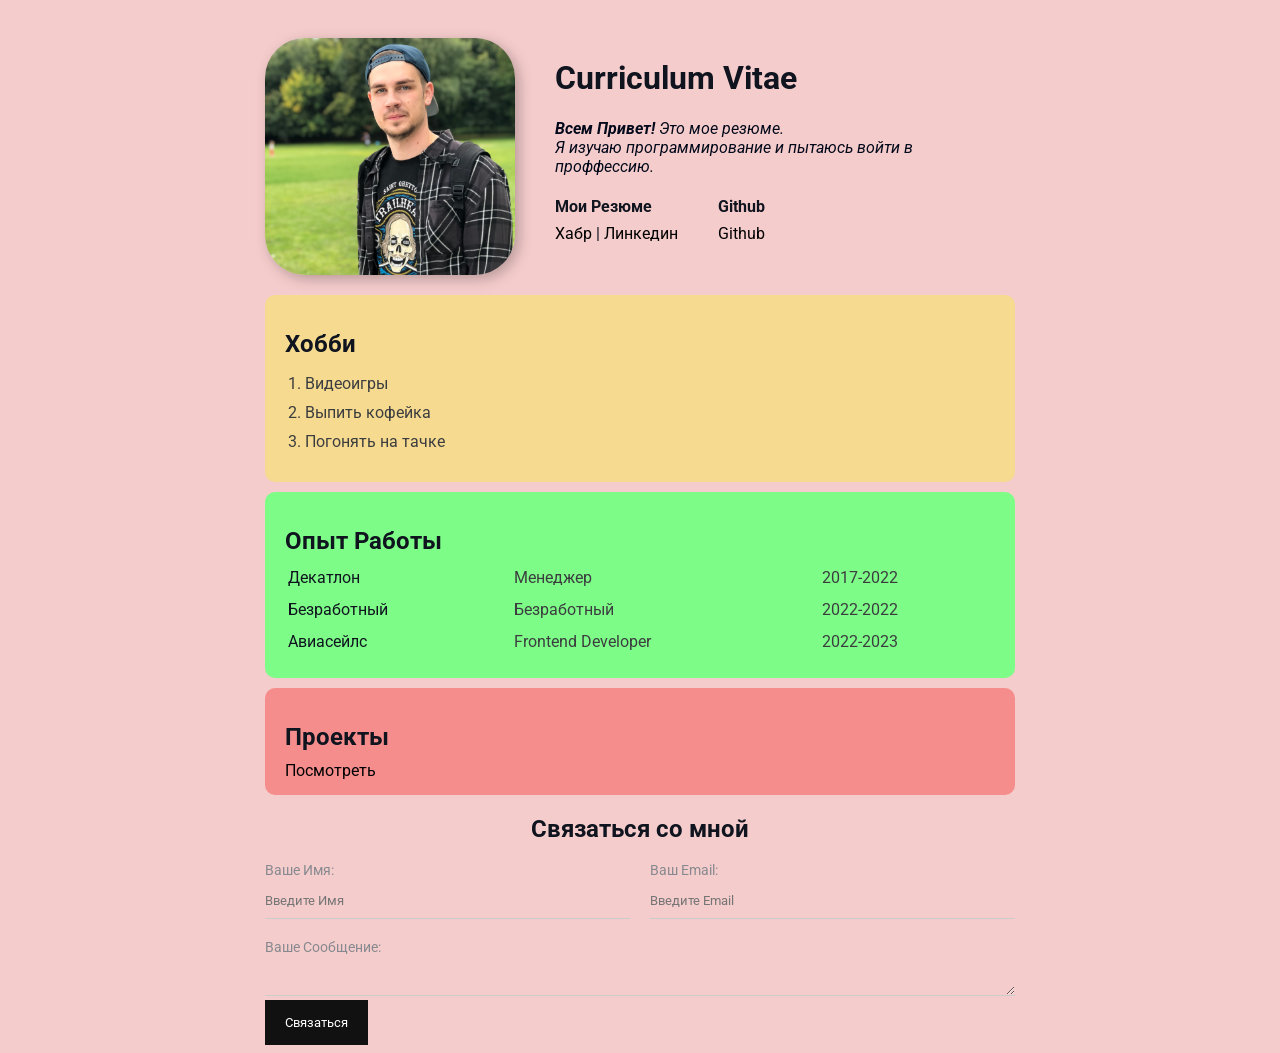
==== index.html @ 60c0cfca "project push" ====
<!DOCTYPE html>
<html lang="en">

<head>
    <meta charset="UTF-8">
    <meta name="viewport" content="width=device-width, initial-scale=1.0">
    <title>Sergey CV</title>
    <link href="styles.css" rel="stylesheet" />
</head>

<body>
    <div class="container">

        <div class="info">
            <img src="img2.JPG" alt="sergeyphoto" class="avatar">

            <div class="info-text">
                <h1>Curriculum Vitae</h1>
                <p><strong>Всем Привет!</strong> Это мое резюме.</p>
                <p>Я изучаю программирование и пытаюсь войти в проффессию.</p>
                <div style="display: flex; gap: 40px;">
                    <div>
                        <h4 style="margin-bottom: 8px;">Мои Резюме</h4>
                        <div>
                            <a href="https://career.habr.com/nevznachai" target="_blank">Хабр</a>
                            |
                            <a href="https://www.linkedin.com/in/sergey-goryachikh-488318258"
                                target="_blank">Линкедин</a>
                        </div>
                    </div>

                    <div>
                        <h4 style="margin-bottom: 8px;">Github</h4>
                        <div>
                            <a href="https://github.com/nevznachai" target="_blank">Github</a>
                        </div>
                    </div>
                </div>
            </div>
        </div>


        <div class="card bg-yellow">
            <h2>Хобби</h2>
            <ol class="list">
                <li>Видеоигры</li>
                <li>Выпить кофейка</li>
                <li> Погонять на тачке </li>
            </ol>
        </div>



        <div class="card bg-green">
            <h2>Опыт Работы</h2>
            <table class="table">
                <tr>
                    <td>Декатлон</td>
                    <td>Менеджер</td>
                    <td>2017-2022</td>
                </tr>
                <tr>
                    <td>Безработный</td>
                    <td>Безработный</td>
                    <td>2022-2022</td>
                </tr>
                <tr>
                    <td>Авиасейлс</td>
                    <td>Frontend Developer</td>
                    <td>2022-2023</td>
                </tr>
            </table>
        </div>

        <div class="card bg-red">
            <h2> Проекты </h2>
            <a href="secondPage.html">Посмотреть</a>
        </div>

        <div class="contact">
            <h2>Связаться со мной</h2>

            <form action="/">
                <div class="row">
                    <div class="form-group">
                        <label for="name">Ваше Имя:</label>
                        <input type="text" id="name" placeholder="Введите Имя" />
                    </div>

                    <div class="form-group">
                        <label for="email">Ваш Email:</label>
                        <input type="text" id="email" placeholder="Введите Email" />
                    </div>
                </div>


                <div class="form-group">
                    <label for="message">Ваше Сообщение:</label>
                </div>

                <div class="form-group">
                    <textarea id="message" cols="10" rows="1"></textarea>
                </div>

                <input class="btn" type="submit" value="Связаться"
                    onclick="alert('Спасибо что нажали!'); return false;">
            </form>
        </div>
    </div>
</body>

</html>
---- styles.css ----
@import url('https://fonts.googleapis.com/css2?family=Roboto&display=swap');

body {
    background-color: #f5cccc;
    color: #0f141e;

    font-size: 16px;
    font-weight: normal;
    font-family: 'Roboto', sans-serif;
    /* font-family:Cambria, Cochin, Georgia, Times, 'Times New Roman', serif */
}

a {
    color: black;
    text-decoration: none;
}

a:hover {
    text-decoration: underline;
}

a:active {
    color: blue;
}

.avatar {
    width: 250px;
    border-radius: 40px;
    box-shadow: 4px 4px 14px rgba(0, 0, 0, 0.25);
}


.info p {
    color: #02091a;
    margin: 0;
    font-style: italic;
}

.info {
    display: flex;
    margin-bottom: 20px;
}

@media (max-width: 700px) {
    .info {
       display: block;
       text-align: center;
    }
}

.info-text {
    margin-left: 40px;
}

.info-text h4 {
    margin-bottom: 10px;
}

.container {
    max-width: 750px;
    margin: auto;
    padding-top: 30px;
}

.bg-yellow {
    background: #f5da90;
}

.bg-green {
    background: #7dfd88;
}

.bg-red {
    background: #f58d8d;
}



.card {
    padding: 15px 20px;
    margin-bottom: 10px;
    border-radius: 10px;
}

.card h2 {
    margin-bottom: 10px;
}

.list {
    padding: 0 20px;
}

.list li {
    color: #3c3d3f;
    margin-bottom: 10px;
}

.table {
    width: 100%;
}

.table td {
    padding-bottom: 10px;
}

.table td:nth-child(2),
.table td:nth-child(3) {
    color: #3c3d3f;
}


.contact h2 {
    text-align: center;
}

.form-group label {
    display: block;
    font-size: 14px;
    color: #86898f;
}

.form-group input,
.form-group textarea {
    width: 100%;
    box-sizing: border-box;
    border: none;
    background: transparent;
    border-bottom: 1px solid #ccc;
    color: #000;
    padding: 15px 0 10px;
    outline: none;
    font-family: inherit;
}

.row {
    display: flex;
    margin-bottom: 20px;
}

.row > .form-group {
    width: 50%;
}

.row > .form-group:first-child {
    margin-right: 20px;
}

.btn {
    background: #111;
    padding: 15px 20px;
    color: #fff;
    border: none;
    font-family: inherit;
    cursor: pointer;
}

.btn:hover {
    opacity: 0.9;
}
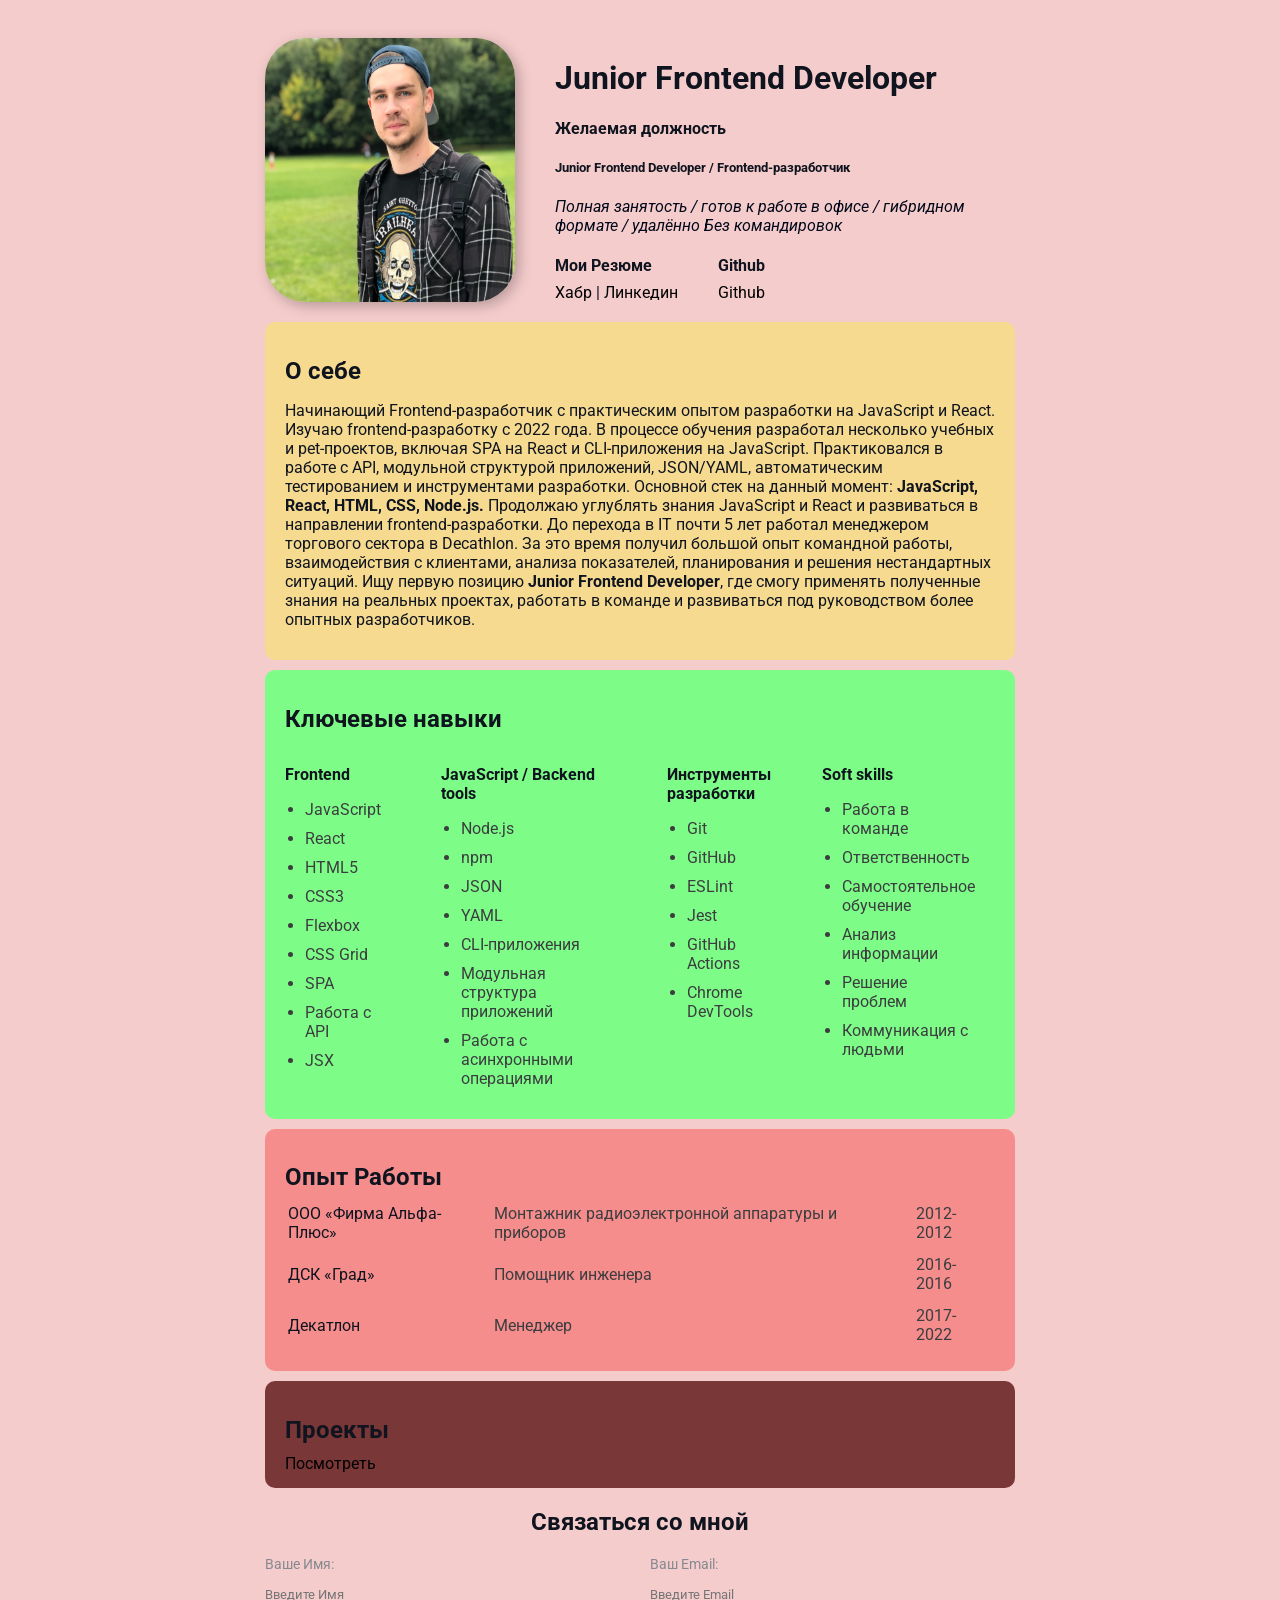
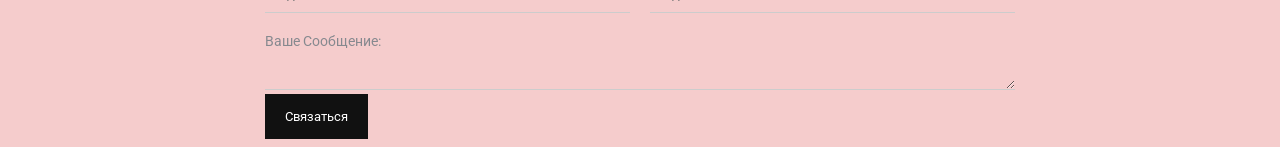
==== commit 6dff0b4e: "obnovlenie" ====
--- a/index.html
+++ b/index.html
@@ -15,9 +15,13 @@
             <img src="img2.JPG" alt="sergeyphoto" class="avatar">
 
             <div class="info-text">
-                <h1>Curriculum Vitae</h1>
-                <p><strong>Всем Привет!</strong> Это мое резюме.</p>
-                <p>Я изучаю программирование и пытаюсь войти в проффессию.</p>
+                <h1>Junior Frontend Developer</h1>
+                <h4><strong>Желаемая должность</strong></h4>
+                <h5>Junior Frontend Developer / Frontend-разработчик</h5>
+                <p>
+                    Полная занятость / готов к работе в офисе / гибридном формате / удалённо
+                    Без командировок
+                </p>
                 <div style="display: flex; gap: 40px;">
                     <div>
                         <h4 style="margin-bottom: 8px;">Мои Резюме</h4>
@@ -41,38 +45,114 @@
 
 
         <div class="card bg-yellow">
-            <h2>Хобби</h2>
-            <ol class="list">
-                <li>Видеоигры</li>
-                <li>Выпить кофейка</li>
-                <li> Погонять на тачке </li>
-            </ol>
+            <h2>О себе</h2>
+            <p>
+                Начинающий Frontend-разработчик с практическим опытом разработки на JavaScript и React. Изучаю
+                frontend-разработку с 2022 года. В процессе обучения разработал несколько учебных и pet-проектов,
+                включая SPA на React и CLI-приложения на JavaScript. Практиковался в работе с API, модульной структурой
+                приложений, JSON/YAML, автоматическим тестированием и инструментами разработки.
+                Основной стек на данный момент: <strong> JavaScript, React, HTML, CSS, Node.js.</strong> Продолжаю
+                углублять знания
+                JavaScript и React и развиваться в направлении frontend-разработки.
+                До перехода в IT почти 5 лет работал менеджером торгового сектора в Decathlon. За это время получил
+                большой опыт командной работы, взаимодействия с клиентами, анализа показателей, планирования и решения
+                нестандартных ситуаций.
+                Ищу первую позицию <strong>Junior Frontend Developer</strong>, где смогу применять полученные знания на
+                реальных
+                проектах, работать в команде и развиваться под руководством более опытных разработчиков.
+            </p>
         </div>
 
 
+        <div class="card bg-green">
+            <h2>Ключевые навыки</h2>
+            <table class="table">
+                <div style="display: flex; gap: 40px;">
+                    <div>
+                        <h4 style="margin-bottom: 8px;">Frontend</h4>
+                        <div>
+                            <ul class="list">
+                                <li>JavaScript</li>
+                                <li>React</li>
+                                <li>HTML5</li>
+                                <li>CSS3</li>
+                                <li>Flexbox</li>
+                                <li>CSS Grid</li>
+                                <li>SPA</li>
+                                <li>Работа с API</li>
+                                <li>JSX</li>
+                            </ul>
+                        </div>
+                    </div>
 
-        <div class="card bg-green">
+                    <div>
+                        <h4 style="margin-bottom: 8px;">JavaScript / Backend tools</h4>
+                        <div>
+                            <ul class="list">
+                                <li>Node.js</li>
+                                <li>npm</li>
+                                <li>JSON</li>
+                                <li>YAML</li>
+                                <li>CLI-приложения</li>
+                                <li>Модульная структура приложений</li>
+                                <li>Работа с асинхронными операциями</li>
+                            </ul>
+                        </div>
+                    </div>
+                    <div>
+                        <h4 style="margin-bottom: 8px;">Инструменты разработки</h4>
+                        <div>
+                            <ul class="list">
+                                <li>Git</li>
+                                <li>GitHub</li>
+                                <li>ESLint</li>
+                                <li>Jest</li>
+                                <li>GitHub Actions</li>
+                                <li>Chrome DevTools</li>
+                            </ul>
+                        </div>
+                    </div>
+                    <div>
+                        <h4 style="margin-bottom: 8px;">Soft skills</h4>
+                        <div>
+                            <ul class="list">
+                                <li>Работа в команде</li>
+                                <li>Ответственность</li>
+                                <li>Самостоятельное обучение</li>
+                                <li>Анализ информации</li>
+                                <li>Решение проблем</li>
+                                <li>Коммуникация с людьми</li>
+                            </ul>
+                        </div>
+                    </div>
+                </div>
+            </table>
+        </div>
+
+
+        <div class="card bg-red">
             <h2>Опыт Работы</h2>
             <table class="table">
+                
+                <tr>
+                    <td>ООО «Фирма Альфа-Плюс»</td>
+                    <td>Монтажник радиоэлектронной аппаратуры и приборов</td>
+                    <td>2012-2012</td>
+                </tr>
+                <tr>
+                    <td>ДСК «Град»</td>
+                    <td>Помощник инженера</td>
+                    <td>2016-2016</td>
+                </tr>
                 <tr>
                     <td>Декатлон</td>
                     <td>Менеджер</td>
                     <td>2017-2022</td>
                 </tr>
-                <tr>
-                    <td>Безработный</td>
-                    <td>Безработный</td>
-                    <td>2022-2022</td>
-                </tr>
-                <tr>
-                    <td>Авиасейлс</td>
-                    <td>Frontend Developer</td>
-                    <td>2022-2023</td>
-                </tr>
             </table>
         </div>
 
-        <div class="card bg-red">
+        <div class="card bg-bordo">
             <h2> Проекты </h2>
             <a href="secondPage.html">Посмотреть</a>
         </div>
--- a/styles.css
+++ b/styles.css
@@ -72,6 +72,10 @@
 
 .bg-red {
     background: #f58d8d;
+}
+
+.bg-bordo {
+    background: #7a3737;
 }
 
 
